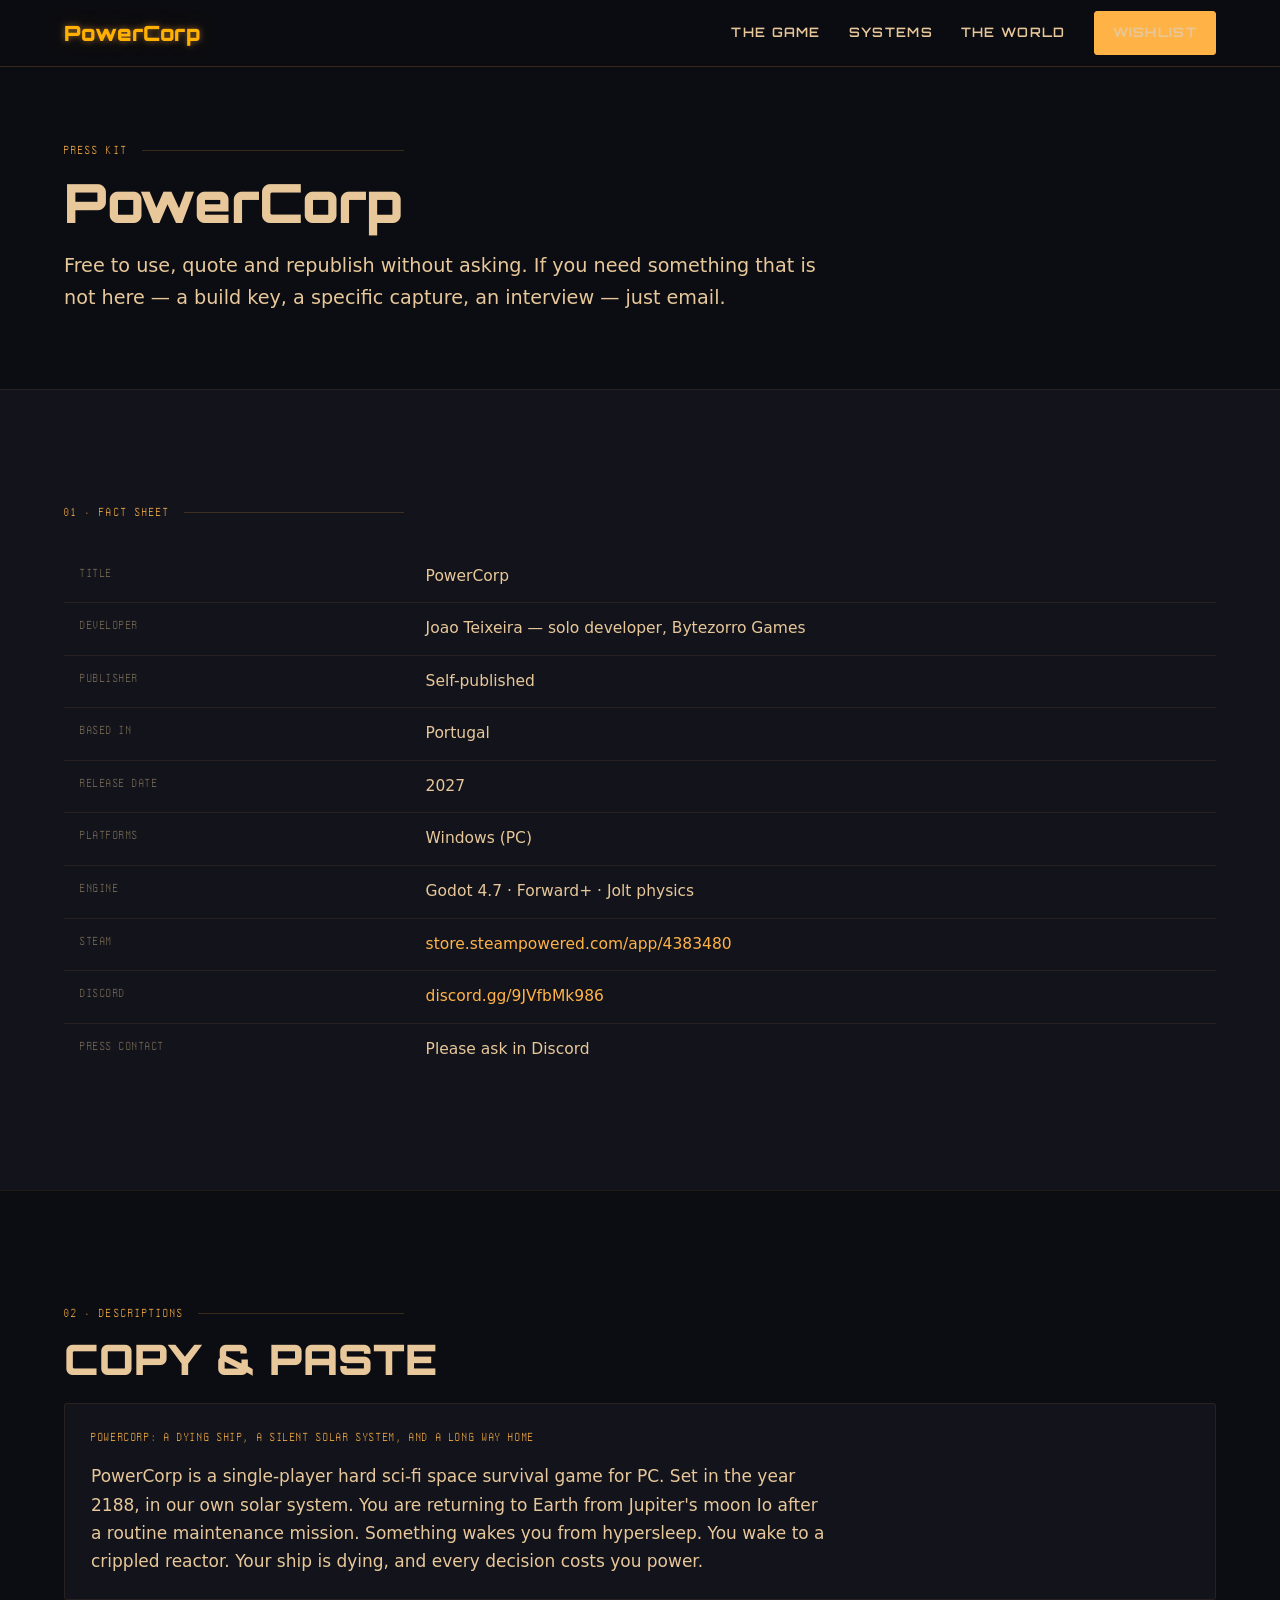
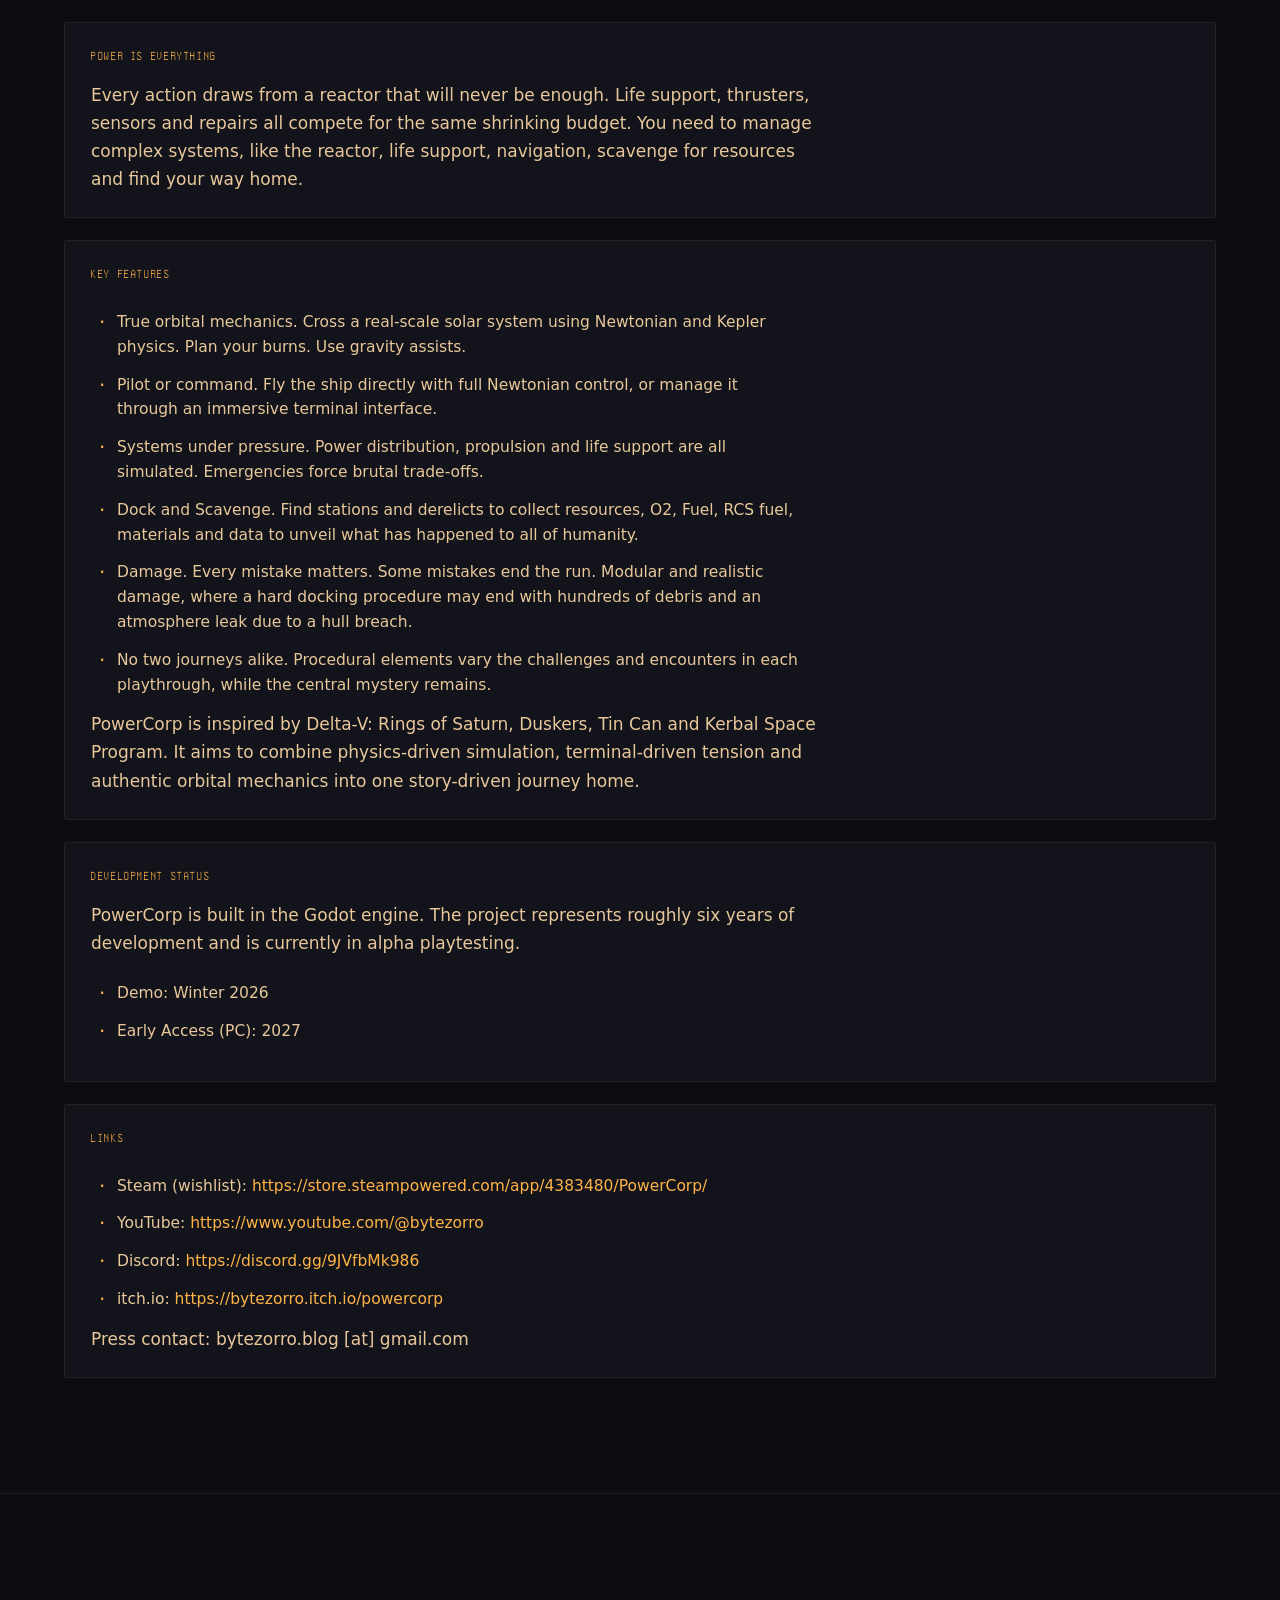
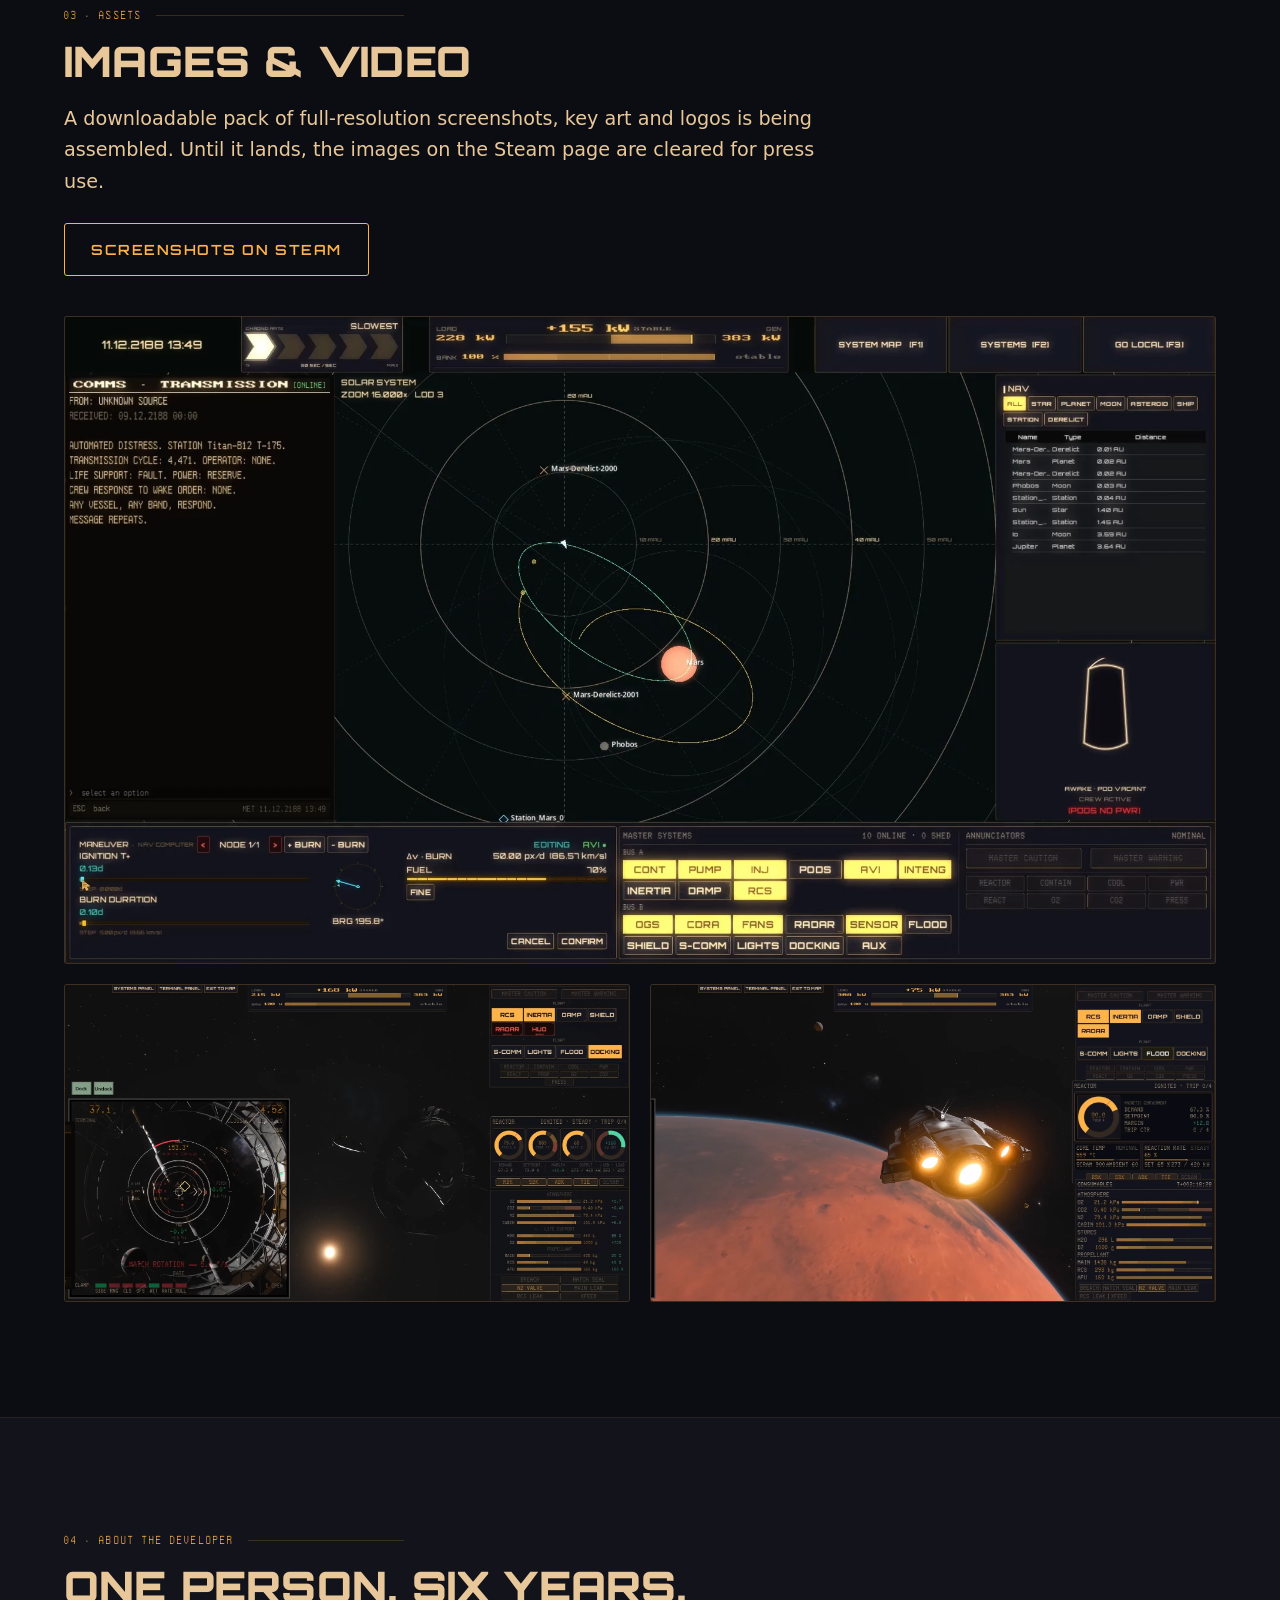
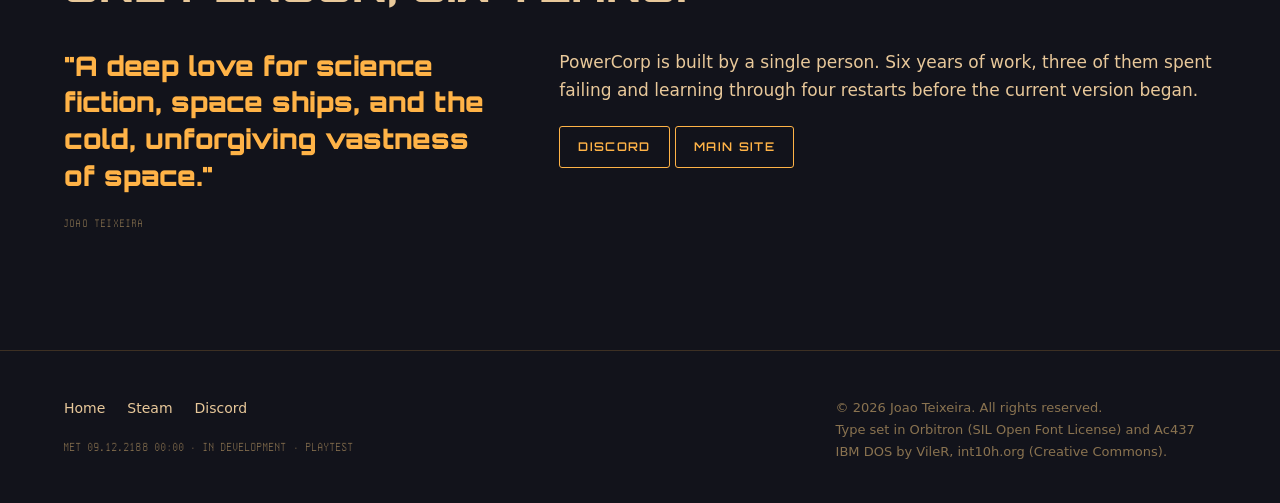
==== press/index.html @ 68e79036 "Update Update to full website" ====
<!doctype html>
<!-- ===========================================================================
     GENERATED FILE — do not edit this file, your changes will be overwritten.
       words   ->  content/press.md
       layout  ->  templates/press.html
       rebuild ->  double-click build.bat
     =========================================================================== -->
<html lang="en">
<head>
<meta charset="utf-8">
<meta name="viewport" content="width=device-width, initial-scale=1">

<title>Press Kit — PowerCorp</title>
<meta name="description" content="Fact sheet, descriptions, features, assets and contact for PowerCorp.">

<meta property="og:type" content="website">
<meta property="og:title" content="Press Kit — PowerCorp">
<meta property="og:description" content="Fact sheet, descriptions, features, assets and contact for PowerCorp.">
<meta property="og:image" content="../assets/img/og-image.png">
<meta name="twitter:card" content="summary_large_image">
<meta name="theme-color" content="#0C0D12">

<link rel="icon" type="image/png" href="../favicon.png">
<link rel="apple-touch-icon" href="../apple-touch-icon.png">
<link rel="stylesheet" href="../assets/css/site.css">
</head>
<body>

<a class="skip-link" href="#main">Skip to content</a>

<header class="site-header">
  <div class="wrap">
    <a class="wordmark" href="../index.html">PowerCorp</a>
    <nav class="site-nav" aria-label="Primary">
      <a href="../index.html#loop">The Game</a>
      <a href="../index.html#systems">Systems</a>
      <a href="../index.html#world">The World</a>
      <a class="btn btn--primary btn--sm" href="https://store.steampowered.com/app/4383480/PowerCorp/" target="_blank" rel="noopener">Wishlist</a>
    </nav>
  </div>
</header>

<main id="main">

  <section class="section section--tight">
    <div class="wrap">
      <p class="eyebrow">Press kit</p>
      <h1 class="display" style="font-size:clamp(30px,4.4vw,54px);">PowerCorp</h1>
      <div class="lead" style="margin-top:20px;">      <p>Free to use, quote and republish without asking. If you need something that is not here — a build key, a specific capture, an interview — just email.</p></div>
    </div>
  </section>

  <section class="section section--panel">
    <div class="wrap">
      <p class="eyebrow">01 · Fact sheet</p>
      <table class="factsheet">
        <tbody>
          <tr><th>Title</th><td>PowerCorp</td></tr>
          <tr><th>Developer</th><td>Joao Teixeira — solo developer, Bytezorro Games</td></tr>
          <tr><th>Publisher</th><td>Self-published</td></tr>
          <tr><th>Based in</th><td>Portugal</td></tr>
          <tr><th>Release date</th><td>2027</td></tr>
          <tr><th>Platforms</th><td>Windows (PC)</td></tr>
          <tr><th>Engine</th><td>Godot 4.7 · Forward+ · Jolt physics</td></tr>
          <tr><th>Steam</th><td><a href="https://store.steampowered.com/app/4383480/PowerCorp/" target="_blank" rel="noopener">store.steampowered.com/app/4383480</a></td></tr>
          <tr><th>Discord</th><td><a href="https://discord.gg/9JVfbMk986" target="_blank" rel="noopener">discord.gg/9JVfbMk986</a></td></tr>
          <tr><th>Press contact</th><td>Please ask in Discord</td></tr>
        </tbody>
      </table>
    </div>
  </section>

  <section class="section">
    <div class="wrap">
      <p class="eyebrow">02 · Descriptions</p>
      <h2 class="display">Copy &amp; paste</h2>
      <div class="lead" style="margin-top:20px;"></div>
      <div class="copyblock">
        <h3>PowerCorp: A Dying Ship, a Silent Solar System, and a Long Way Home</h3>
                <p>PowerCorp is a single-player hard sci-fi space survival game for PC. Set in the year 2188, in our own solar system. You are returning to Earth from Jupiter's moon Io after a routine maintenance mission. Something wakes you from hypersleep. You wake to a crippled reactor. Your ship is dying, and every decision costs you power.</p>
      </div>
      <div class="copyblock">
        <h3>Power Is Everything</h3>
                <p>Every action draws from a reactor that will never be enough. Life support, thrusters, sensors and repairs all compete for the same shrinking budget. You need to manage complex systems, like the reactor, life support, navigation, scavenge for resources and find your way home.</p>
      </div>
      <div class="copyblock">
        <h3>Key Features</h3>
                <ul class="bullets">
          <li>True orbital mechanics. Cross a real-scale solar system using Newtonian and Kepler physics. Plan your burns. Use gravity assists.</li>
          <li>Pilot or command. Fly the ship directly with full Newtonian control, or manage it through an immersive terminal interface.</li>
          <li>Systems under pressure. Power distribution, propulsion and life support are all simulated. Emergencies force brutal trade-offs.</li>
          <li>Dock and Scavenge. Find stations and derelicts to collect resources, O2, Fuel, RCS fuel, materials and data to unveil what has happened to all of humanity.</li>
          <li>Damage. Every mistake matters. Some mistakes end the run. Modular and realistic damage, where a hard docking procedure may end with hundreds of debris and an atmosphere leak due to a hull breach.</li>
          <li>No two journeys alike. Procedural elements vary the challenges and encounters in each playthrough, while the central mystery remains.</li>
        </ul>
        <p>PowerCorp is inspired by Delta-V: Rings of Saturn, Duskers, Tin Can and Kerbal Space Program. It aims to combine physics-driven simulation, terminal-driven tension and authentic orbital mechanics into one story-driven journey home.</p>
      </div>
      <div class="copyblock">
        <h3>Development Status</h3>
                <p>PowerCorp is built in the Godot engine. The project represents roughly six years of development and is currently in alpha playtesting.</p>
        <ul class="bullets">
          <li>Demo: Winter 2026</li>
          <li>Early Access (PC): 2027</li>
        </ul>
      </div>
      <div class="copyblock">
        <h3>Links</h3>
                <ul class="bullets">
          <li>Steam (wishlist): <a href="https://store.steampowered.com/app/4383480/PowerCorp/" target="_blank" rel="noopener">https://store.steampowered.com/app/4383480/PowerCorp/</a></li>
          <li>YouTube: <a href="https://www.youtube.com/@bytezorro" target="_blank" rel="noopener">https://www.youtube.com/@bytezorro</a></li>
          <li>Discord: <a href="https://discord.gg/9JVfbMk986" target="_blank" rel="noopener">https://discord.gg/9JVfbMk986</a></li>
          <li>itch.io: <a href="https://bytezorro.itch.io/powercorp" target="_blank" rel="noopener">https://bytezorro.itch.io/powercorp</a></li>
        </ul>
        <p>Press contact: bytezorro.blog [at] gmail.com</p>
      </div>
    </div>
  </section>



  <section class="section">
    <div class="wrap">
      <p class="eyebrow">03 · Assets</p>
      <h2 class="display">Images &amp; video</h2>
      <div class="lead" style="margin-top:20px;">      <p>A downloadable pack of full-resolution screenshots, key art and logos is being assembled. Until it lands, the images on the Steam page are cleared for press use.</p></div>

      <p style="margin-top:26px;">
        <a class="btn btn--ghost" href="https://store.steampowered.com/app/4383480/PowerCorp/" target="_blank" rel="noopener">Screenshots on Steam</a>
      </p>

      <div class="media-grid">
        <div class="frame frame--16x9">
          <img src="../assets/img/screenshot-02.webp" alt="The 2D solar navigation map alongside the ship systems console">
        </div>
        <div class="frame frame--16x9">
          <img src="../assets/img/screenshot-03.webp" alt="Close-quarters docking approach in the 3D bubble">
        </div>
        <div class="frame frame--16x9">
          <img src="../assets/img/screenshot-01.webp" alt="The MORSS Mk III under way near Mars">
        </div>
      </div>
    </div>
  </section>

  <section class="section section--panel">
    <div class="wrap">
      <p class="eyebrow">04 · About the developer</p>
      <h2 class="display">One person, six years.</h2>

      <div class="dev-grid">
        <div>
          <p class="pullquote">&quot;A deep love for science fiction, space ships, and the cold, unforgiving vastness of space.&quot;</p>
          <p class="attrib">JOAO TEIXEIRA</p>
        </div>
        <div>
                <p>PowerCorp is built by a single person. Six years of work, three of them spent failing and learning through four restarts before the current version began.</p>
          <p style="margin-top:22px;">
            <a class="btn btn--ghost btn--sm" href="https://discord.gg/9JVfbMk986" target="_blank" rel="noopener">Discord</a>
            <a class="btn btn--ghost btn--sm" href="../index.html">Main site</a>
          </p>
        </div>
      </div>
    </div>
  </section>

</main>

<footer class="site-footer">
  <div class="wrap">
    <div>
      <p class="foot-links">
        <a href="../index.html">Home</a>
        <a href="https://store.steampowered.com/app/4383480/PowerCorp/" target="_blank" rel="noopener">Steam</a>
        <a href="https://discord.gg/9JVfbMk986" target="_blank" rel="noopener">Discord</a>
      </p>
      <p class="foot-legal" style="margin-top:16px;">
        <span class="met">MET 09.12.2188 00:00 · IN DEVELOPMENT · PLAYTEST</span>
      </p>
    </div>
    <div class="foot-legal">
      © 2026 Joao Teixeira. All rights reserved.<br>
      Type set in Orbitron (SIL Open Font License) and Ac437 IBM DOS by VileR, int10h.org (Creative Commons).
    </div>
  </div>
</footer>

</body>
</html>
---- assets/css/site.css ----
/* ============================================================================
   PowerCorp — site stylesheet
   ----------------------------------------------------------------------------
   Palette and type are lifted from the game, not invented:
     colours  -> assets/themes/console_theme.tres  (the default "powercorp" theme)
                 scenes/views/systems/panels/console_palette.gd  (semantic set)
     fonts    -> assets/fonts/Orbitron-*.ttf, Ac437_IBM_DOS_ISO9.ttf
   Direction is MISSION DOSSIER: the game's UI vocabulary used as ACCENT
   (hairlines, lamp chips, the middot separator, dashed null-states) over an
   editorial layout. Deliberately NOT a full-page CRT costume.
   ========================================================================== */

/* --- 1. Fonts -------------------------------------------------------------
   Self-hosted from the game's own assets. No CDN, no third-party request.
   TTF rather than woff2 because no conversion tooling exists on the build
   machine; each face is under 28 KB, so the cost is acceptable. */

@font-face {
  font-family: 'Orbitron Display';
  src: url('../fonts/Orbitron-Black.ttf') format('truetype');
  font-weight: 900;
  font-display: swap;
}
@font-face {
  font-family: 'Orbitron Chrome';
  src: url('../fonts/Orbitron-SemiBold.ttf') format('truetype');
  font-weight: 600;
  font-display: swap;
}
@font-face {
  font-family: 'PC DOS';
  src: url('../fonts/Ac437_IBM_DOS_ISO9.ttf') format('truetype');
  font-weight: 400;
  font-display: swap;
}

/* --- 2. Tokens ---------------------------------------------------------- */

:root {
  /* ground */
  --bg-deep:    #0C0D12;
  --bg-panel:   #12131B;
  --bg-bar:     #1B1A1C;
  --bg-raised:  #16171F;

  /* ink */
  --text:       #E8C89A;
  --text-dim:   #8A7350;   /* ~3.5:1 on ground — LARGE TEXT / DECORATION ONLY */
  --label:      #7C6E58;

  /* signal — these are the game's fixed semantic colours */
  --accent:     #FFB347;
  --accent-hi:  #FFD18A;
  --accent-menu:#FFB000;
  --ok:         #4FD6A0;
  --warn:       #FF5A4D;
  --caution:    #FFD21F;

  /* structure */
  --rule:       rgba(255, 179, 71, 0.18);
  --rule-soft:  rgba(255, 179, 71, 0.09);
  --radius:     3px;

  /* type */
  --font-display: 'Orbitron Display', 'Orbitron', sans-serif;
  --font-chrome:  'Orbitron Chrome', 'Orbitron', sans-serif;
  --font-term:    'PC DOS', ui-monospace, 'Cascadia Mono', Consolas, monospace;
  --font-body:    'Segoe UI Variable Text', 'Segoe UI', system-ui, -apple-system,
                  'Helvetica Neue', Arial, sans-serif;

  /* rhythm */
  --gutter:     24px;
  --measure:    1200px;
  --section-y:  clamp(72px, 9vw, 132px);
}

/* --- 3. Reset ----------------------------------------------------------- */

*, *::before, *::after { box-sizing: border-box; }

html {
  scroll-behavior: smooth;
  /* The header is sticky, so an anchor jump would otherwise park the heading
     underneath it. Keep this a little taller than the header's own height. */
  scroll-padding-top: 84px;
}

body {
  margin: 0;
  background: var(--bg-deep);
  color: var(--text);
  font-family: var(--font-body);
  font-size: 17px;
  line-height: 1.65;
  -webkit-font-smoothing: antialiased;
  text-rendering: optimizeLegibility;
  /* A long unbroken string - a pasted URL in the press kit is the usual one -
     would otherwise push the whole page sideways on a phone. break-word only
     breaks a word that genuinely does not fit, so normal prose is untouched. */
  overflow-wrap: break-word;
}

img { max-width: 100%; display: block; }

a { color: var(--accent); text-decoration: none; }
a:hover { color: var(--accent-hi); }

:focus-visible {
  outline: 2px solid var(--accent);
  outline-offset: 3px;
}

@media (prefers-reduced-motion: reduce) {
  html { scroll-behavior: auto; }
  *, *::before, *::after {
    animation-duration: 0.001ms !important;
    animation-iteration-count: 1 !important;
    transition-duration: 0.001ms !important;
  }
}

.skip-link {
  position: absolute;
  left: -9999px;
  top: 0;
  background: var(--accent);
  color: #12131B;
  padding: 10px 18px;
  font-family: var(--font-chrome);
  z-index: 100;
}
.skip-link:focus { left: 8px; top: 8px; }

/* --- 4. Layout primitives ----------------------------------------------- */

.wrap {
  width: 100%;
  max-width: var(--measure);
  margin-inline: auto;
  padding-inline: var(--gutter);
}

.section { padding-block: var(--section-y); }
.section--tight { padding-block: clamp(48px, 6vw, 84px); }
.section--panel { background: var(--bg-panel); }
.section + .section { border-top: 1px solid var(--rule-soft); }

/* --- 5. Type ------------------------------------------------------------ */

h1, h2, h3 { margin: 0; font-weight: 900; }

.display {
  font-family: var(--font-display);
  line-height: 1.03;
  letter-spacing: -0.005em;
  color: var(--text);
}

/* Capped at 58px, not 68px, for one measured reason: at 68px this headline ran to
   six lines and pushed the wishlist button 26px below the fold on a 1440x900
   laptop. The primary call to action has to be reachable without scrolling. */
h1.display { font-size: clamp(34px, 5.6vw, 58px); }
h2.display {
  font-size: clamp(26px, 3.3vw, 42px);
  text-transform: uppercase;
  letter-spacing: 0.005em;
}

.lead {
  font-size: clamp(17px, 1.5vw, 20px);
  line-height: 1.62;
  color: var(--text);
  max-width: 62ch;
}

p { margin: 0 0 1.1em; max-width: 68ch; }
p:last-child { margin-bottom: 0; }

/* The eyebrow: mono, tracked out, the game's own label register. */
.eyebrow {
  font-family: var(--font-term);
  font-size: 13px;
  line-height: 1;
  letter-spacing: 0.16em;
  text-transform: uppercase;
  color: var(--accent);
  margin: 0 0 18px;
  display: flex;
  align-items: center;
  gap: 14px;
}
.eyebrow::after {
  content: '';
  flex: 1;
  height: 1px;
  background: var(--rule);
}
.eyebrow--plain::after { display: none; }

.dim { color: var(--text-dim); }

/* Dashed null-state — the game never prints a fake zero for an unknown. */
.null {
  font-family: var(--font-term);
  color: var(--text-dim);
  letter-spacing: 0.08em;
}

/* --- 6. Header ---------------------------------------------------------- */

.site-header {
  position: sticky;
  top: 0;
  z-index: 40;
  background: rgba(12, 13, 18, 0.92);
  backdrop-filter: blur(8px);
  border-bottom: 1px solid var(--rule);
}

.site-header .wrap {
  display: flex;
  align-items: center;
  justify-content: space-between;
  gap: 24px;
  min-height: 66px;
}

.wordmark {
  font-family: var(--font-display);
  font-size: 21px;
  letter-spacing: 0.01em;
  color: var(--accent-menu);
  /* Two radii, not one — the hud_bloom.gdshader signature: a tight core plus a
     long faint tail reads as projected light rather than a blurred copy. */
  text-shadow: 0 0 6px rgba(255, 179, 71, 0.5),
               0 0 26px rgba(255, 179, 71, 0.18);
  white-space: nowrap;
}
.wordmark:hover { color: var(--accent-menu); }

.site-nav {
  display: flex;
  align-items: center;
  gap: 28px;
}
.site-nav a {
  font-family: var(--font-chrome);
  font-size: 13px;
  letter-spacing: 0.1em;
  text-transform: uppercase;
  color: var(--text);
}
.site-nav a:hover { color: var(--accent); }

/* --- 7. Buttons --------------------------------------------------------- */

.btn {
  display: inline-flex;
  align-items: center;
  gap: 10px;
  font-family: var(--font-chrome);
  font-size: 14px;
  letter-spacing: 0.11em;
  text-transform: uppercase;
  padding: 14px 26px;
  border-radius: var(--radius);
  border: 1px solid var(--accent);
  transition: background-color 140ms ease, color 140ms ease, box-shadow 140ms ease;
  white-space: nowrap;
}

.btn--primary {
  background: var(--accent);
  color: #12131B;
  box-shadow: 0 0 0 rgba(255, 179, 71, 0);
}
.btn--primary:hover {
  background: var(--accent-hi);
  color: #12131B;
  box-shadow: 0 0 22px rgba(255, 179, 71, 0.28);
}

.btn--ghost { background: transparent; color: var(--accent); }
.btn--ghost:hover { background: rgba(255, 179, 71, 0.1); color: var(--accent-hi); }

.btn--sm { padding: 10px 18px; font-size: 12px; }

/* --- 8. Hero ------------------------------------------------------------ */

.hero { padding-block: clamp(40px, 5vw, 68px) clamp(64px, 8vw, 116px); }

.hero__grid {
  display: grid;
  /* Text column deliberately wider than the art: it buys the headline a line. */
  grid-template-columns: minmax(0, 1.15fr) minmax(0, 0.85fr);
  gap: clamp(36px, 5vw, 72px);
  align-items: center;
}

.hero__stamp {
  font-family: var(--font-term);
  font-size: 13px;
  letter-spacing: 0.14em;
  color: var(--accent);
  margin-bottom: 22px;
}

.hero h1 { margin-bottom: 18px; }
.hero h1 .quiet { display: block; color: var(--accent); }

.hero__cta {
  display: flex;
  flex-wrap: wrap;
  gap: 14px;
  margin-top: 28px;
}

.hero__meta {
  margin-top: 26px;
  font-family: var(--font-term);
  font-size: 13px;
  letter-spacing: 0.1em;
  color: var(--text-dim);
}

/* --- 9. Placeholder + media frames -------------------------------------- */
/* Deliberately, visibly marked. A placeholder that pretends to be finished art
   is worse than an empty box, because nobody remembers to replace it. */

.frame {
  position: relative;
  border: 1px solid var(--rule);
  border-radius: var(--radius);
  background: var(--bg-panel);
  overflow: hidden;
}
.frame img { width: 100%; height: 100%; object-fit: cover; }

.frame--16x9 { aspect-ratio: 16 / 9; }
.frame--4x5  { aspect-ratio: 4 / 5; }

.frame__tag {
  position: absolute;
  left: 10px;
  bottom: 10px;
  font-family: var(--font-term);
  font-size: 11px;
  letter-spacing: 0.12em;
  color: var(--accent);
  background: rgba(12, 13, 18, 0.82);
  border: 1px solid var(--rule);
  padding: 4px 8px;
  pointer-events: none;
}

.media-grid {
  display: grid;
  grid-template-columns: repeat(2, minmax(0, 1fr));
  gap: 20px;
  margin-top: 40px;
}
.media-grid > :first-child { grid-column: 1 / -1; }

/* --- 10. Lamp chips + system cards -------------------------------------- */
/* The annunciator vocabulary: a short code in a bordered box. */

.lamp {
  display: inline-block;
  font-family: var(--font-term);
  font-size: 12px;
  line-height: 1;
  letter-spacing: 0.13em;
  padding: 6px 9px 5px;
  border: 1px solid var(--rule);
  border-radius: 2px;
  color: var(--accent);
  background: rgba(255, 179, 71, 0.05);
}
.lamp--warn { color: var(--warn); border-color: rgba(255, 90, 77, 0.4); background: rgba(255, 90, 77, 0.06); }
.lamp--ok   { color: var(--ok);   border-color: rgba(79, 214, 160, 0.35); background: rgba(79, 214, 160, 0.05); }

.cards {
  display: grid;
  grid-template-columns: repeat(2, minmax(0, 1fr));
  gap: 1px;
  margin-top: 44px;
  background: var(--rule-soft);
  border: 1px solid var(--rule-soft);
}

.card {
  background: var(--bg-deep);
  padding: 30px clamp(22px, 2.4vw, 34px) 32px;
}
.section--panel .card { background: var(--bg-panel); }

.card h3 {
  font-family: var(--font-chrome);
  font-size: 16px;
  font-weight: 600;
  letter-spacing: 0.06em;
  text-transform: uppercase;
  color: var(--text);
  margin: 16px 0 12px;
  line-height: 1.35;
}
.card p { font-size: 15.5px; line-height: 1.62; color: var(--text); opacity: 0.9; }

/* --- 11. Loop steps ----------------------------------------------------- */

.steps {
  display: grid;
  grid-template-columns: repeat(4, minmax(0, 1fr));
  gap: 28px;
  margin-top: 46px;
  counter-reset: step;
}

.step { position: relative; padding-top: 22px; border-top: 1px solid var(--rule); }
.step::before {
  counter-increment: step;
  content: '0' counter(step);
  display: block;
  font-family: var(--font-term);
  font-size: 13px;
  letter-spacing: 0.14em;
  color: var(--accent);
  margin-bottom: 14px;
}
.step h3 {
  font-family: var(--font-chrome);
  font-size: 15px;
  font-weight: 600;
  letter-spacing: 0.07em;
  text-transform: uppercase;
  margin-bottom: 11px;
  line-height: 1.35;
}
.step p { font-size: 15px; line-height: 1.6; opacity: 0.9; }

/* --- 12. Terminal block ------------------------------------------------- */
/* Mirrors the game's actual terminal chrome: header bar, 2px amber rule, body,
   1px footer rule at 60%, footer bar with the MET clock. */

.term {
  border: 1px solid var(--rule);
  border-radius: var(--radius);
  background: var(--bg-panel);
  overflow: hidden;
}

.term__head {
  display: flex;
  align-items: baseline;
  justify-content: space-between;
  gap: 16px;
  padding: 12px 16px 10px;
  font-family: var(--font-term);
  font-size: 13px;
  letter-spacing: 0.1em;
  color: var(--accent-hi);
}
.term__head .status { color: var(--ok); }
.term__rule { height: 2px; background: #F2A633; }

.term__body {
  padding: 20px 18px;
  font-family: var(--font-term);
  font-size: 14.5px;
  line-height: 1.72;
  color: var(--text);
  white-space: pre-wrap;
  overflow-x: auto;
}

.term__foot {
  border-top: 1px solid rgba(242, 166, 51, 0.6);
  padding: 9px 16px;
  font-family: var(--font-term);
  font-size: 12px;
  letter-spacing: 0.1em;
  color: var(--text-dim);
  display: flex;
  justify-content: space-between;
  gap: 16px;
}

.quote-grid {
  display: grid;
  grid-template-columns: repeat(2, minmax(0, 1fr));
  gap: 24px;
  margin-top: 42px;
}

.attrib {
  margin-top: 12px;
  font-family: var(--font-term);
  font-size: 12px;
  letter-spacing: 0.1em;
  color: var(--text-dim);
}

/* --- 13. Lore ticker ---------------------------------------------------- */

.ticker {
  margin-top: 48px;
  border-top: 1px solid var(--rule);
  border-bottom: 1px solid var(--rule);
  padding: 26px 0;
  text-align: center;
}
.ticker__line {
  font-family: var(--font-display);
  font-size: clamp(17px, 2.1vw, 25px);
  line-height: 1.35;
  color: var(--accent);
  min-height: 1.35em;
  transition: opacity 420ms ease;
}
.ticker__label {
  font-family: var(--font-term);
  font-size: 11px;
  letter-spacing: 0.18em;
  color: var(--label);
  margin-bottom: 14px;
}

/* --- 14. Developer section ---------------------------------------------- */

.dev-grid {
  display: grid;
  grid-template-columns: minmax(0, 0.8fr) minmax(0, 1.2fr);
  gap: clamp(32px, 4.5vw, 64px);
  align-items: start;
  margin-top: 40px;
}
.pullquote {
  font-family: var(--font-display);
  font-size: clamp(19px, 2.2vw, 27px);
  line-height: 1.36;
  color: var(--accent);
  margin: 0 0 20px;
  max-width: 22ch;
}

/* --- 15. Final CTA ------------------------------------------------------ */

.cta { text-align: center; }
.cta h2 { margin-bottom: 20px; }
.cta .lead { margin-inline: auto; }
.cta__row {
  display: flex;
  flex-wrap: wrap;
  gap: 14px;
  justify-content: center;
  margin-top: 34px;
}

/* --- 16. Footer --------------------------------------------------------- */

.site-footer {
  border-top: 1px solid var(--rule);
  background: var(--bg-panel);
  padding-block: 46px 40px;
  font-size: 14px;
}
.site-footer .wrap {
  display: flex;
  flex-wrap: wrap;
  gap: 32px;
  justify-content: space-between;
}
.site-footer a { color: var(--text); }
.site-footer a:hover { color: var(--accent); }
.foot-links { display: flex; flex-wrap: wrap; gap: 22px; }
.foot-legal { color: var(--text-dim); font-size: 13px; line-height: 1.7; max-width: 46ch; }
.foot-legal .met { font-family: var(--font-term); letter-spacing: 0.08em; }

/* --- 17. Press page ----------------------------------------------------- */

.factsheet {
  width: 100%;
  border-collapse: collapse;
  margin-top: 32px;
  font-size: 15.5px;
}
.factsheet th, .factsheet td {
  text-align: left;
  padding: 13px 16px;
  border-bottom: 1px solid var(--rule-soft);
  vertical-align: top;
}
.factsheet th {
  font-family: var(--font-term);
  font-weight: 400;
  font-size: 12.5px;
  letter-spacing: 0.12em;
  text-transform: uppercase;
  color: var(--label);
  width: 30%;
  white-space: nowrap;
}
.factsheet tr:last-child th, .factsheet tr:last-child td { border-bottom: 0; }

.copyblock {
  border: 1px solid var(--rule-soft);
  border-radius: var(--radius);
  background: var(--bg-panel);
  padding: 24px 26px;
  margin-top: 22px;
}
.copyblock h3 {
  font-family: var(--font-term);
  font-size: 12.5px;
  font-weight: 400;
  letter-spacing: 0.13em;
  text-transform: uppercase;
  color: var(--accent);
  margin: 0 0 14px;
}

.bullets { margin: 24px 0 0; padding: 0; list-style: none; }
.bullets li {
  position: relative;
  padding-left: 26px;
  margin-bottom: 13px;
  max-width: 72ch;
  font-size: 15.5px;
  line-height: 1.6;
}
.bullets li::before {
  content: '·';
  position: absolute;
  left: 8px;
  color: var(--accent);
  font-size: 20px;
  line-height: 1.2;
}

/* --- 18. Responsive ----------------------------------------------------- */

@media (max-width: 1020px) {
  .steps { grid-template-columns: repeat(2, minmax(0, 1fr)); gap: 30px 26px; }
  .hero__grid { grid-template-columns: 1fr; gap: 40px; }
  .dev-grid { grid-template-columns: 1fr; gap: 28px; }
  .pullquote { max-width: none; }
}

@media (max-width: 760px) {
  body { font-size: 16px; }
  .cards { grid-template-columns: 1fr; }
  .quote-grid { grid-template-columns: 1fr; }
  .media-grid { grid-template-columns: 1fr; }
  .site-nav { gap: 18px; }
  .site-nav a:not(.btn) { display: none; }   /* keep the wishlist button visible */
  .factsheet th { width: auto; white-space: normal; display: block; border-bottom: 0; padding-bottom: 2px; }
  .factsheet td { display: block; padding-top: 2px; }
  .site-header .wrap { min-height: 58px; }
  .term__body { font-size: 13.5px; }
  /* The mission stamp is one unbroken thought — let it shrink rather than wrap. */
  .hero__stamp { font-size: 11.5px; letter-spacing: 0.1em; }
  html { scroll-padding-top: 74px; }
}

@media (max-width: 460px) {
  .steps { grid-template-columns: 1fr; }
  .hero__cta .btn, .cta__row .btn { width: 100%; justify-content: center; }
}
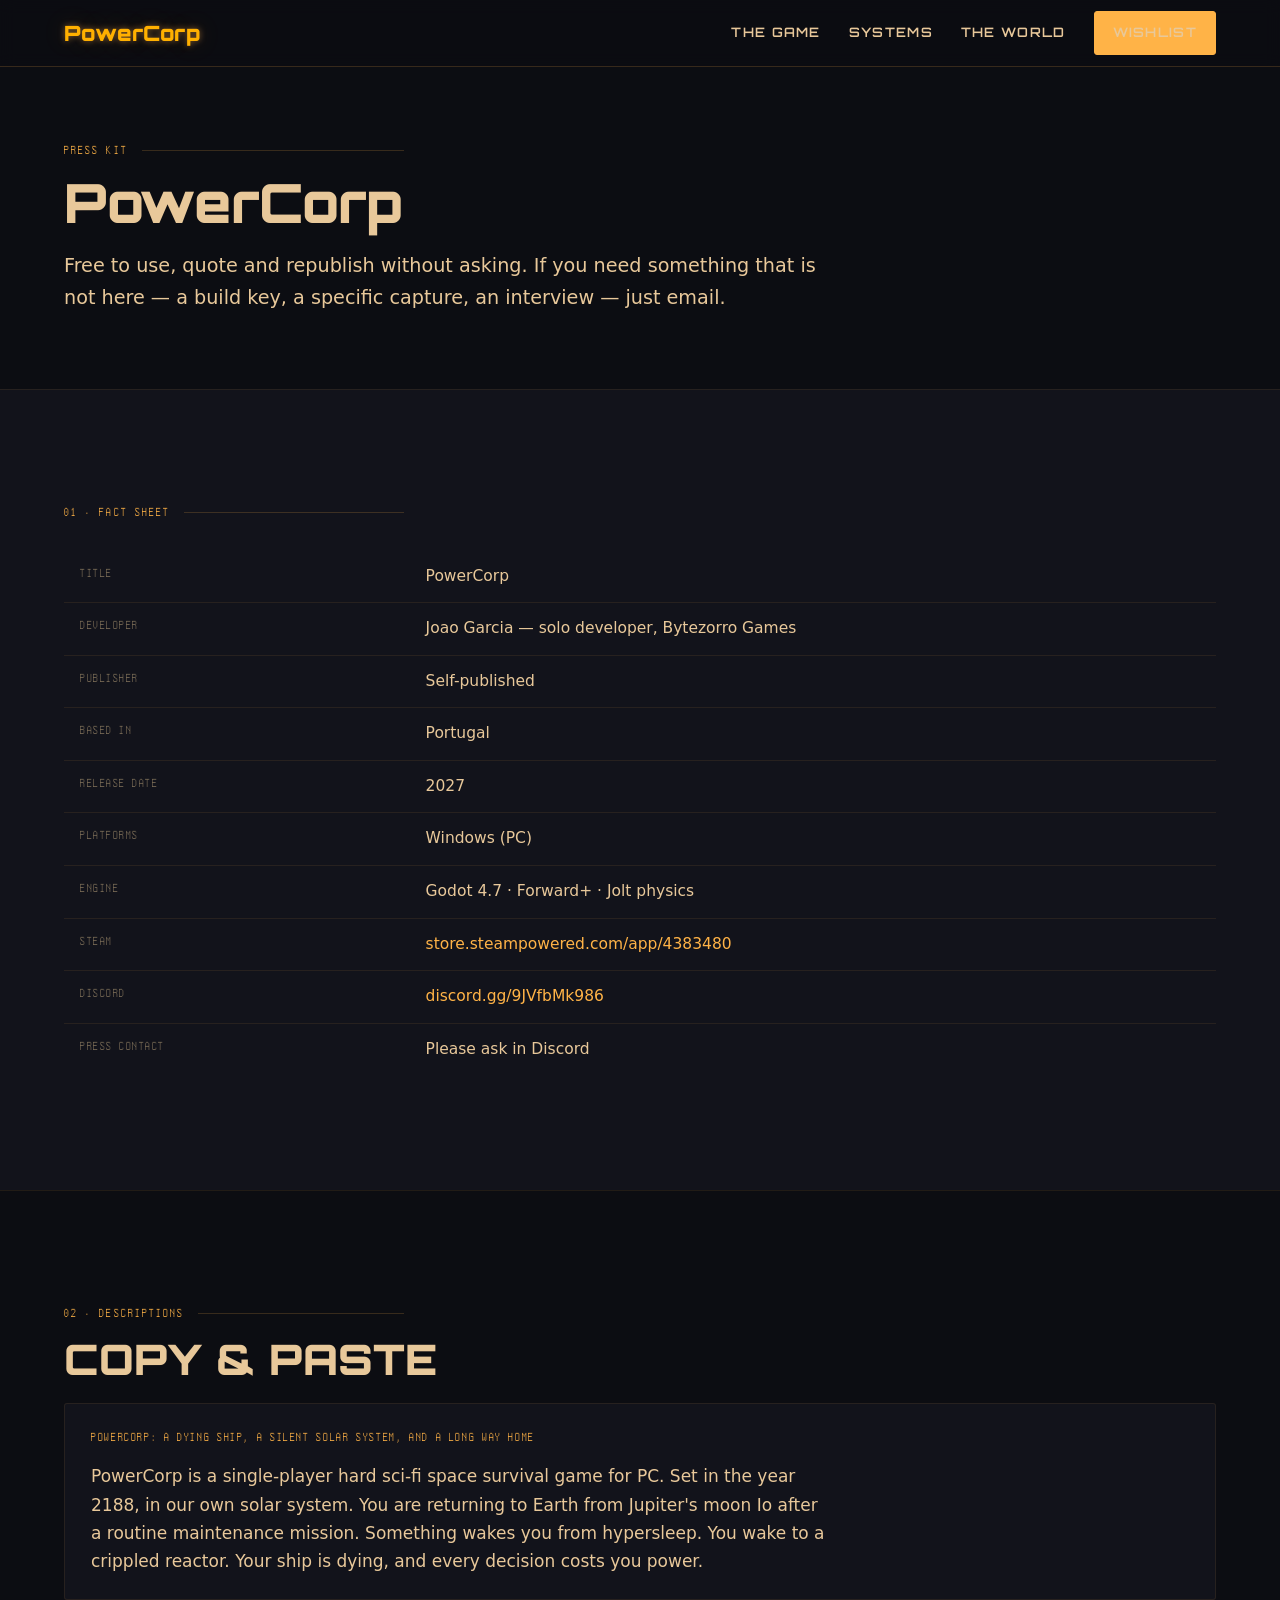
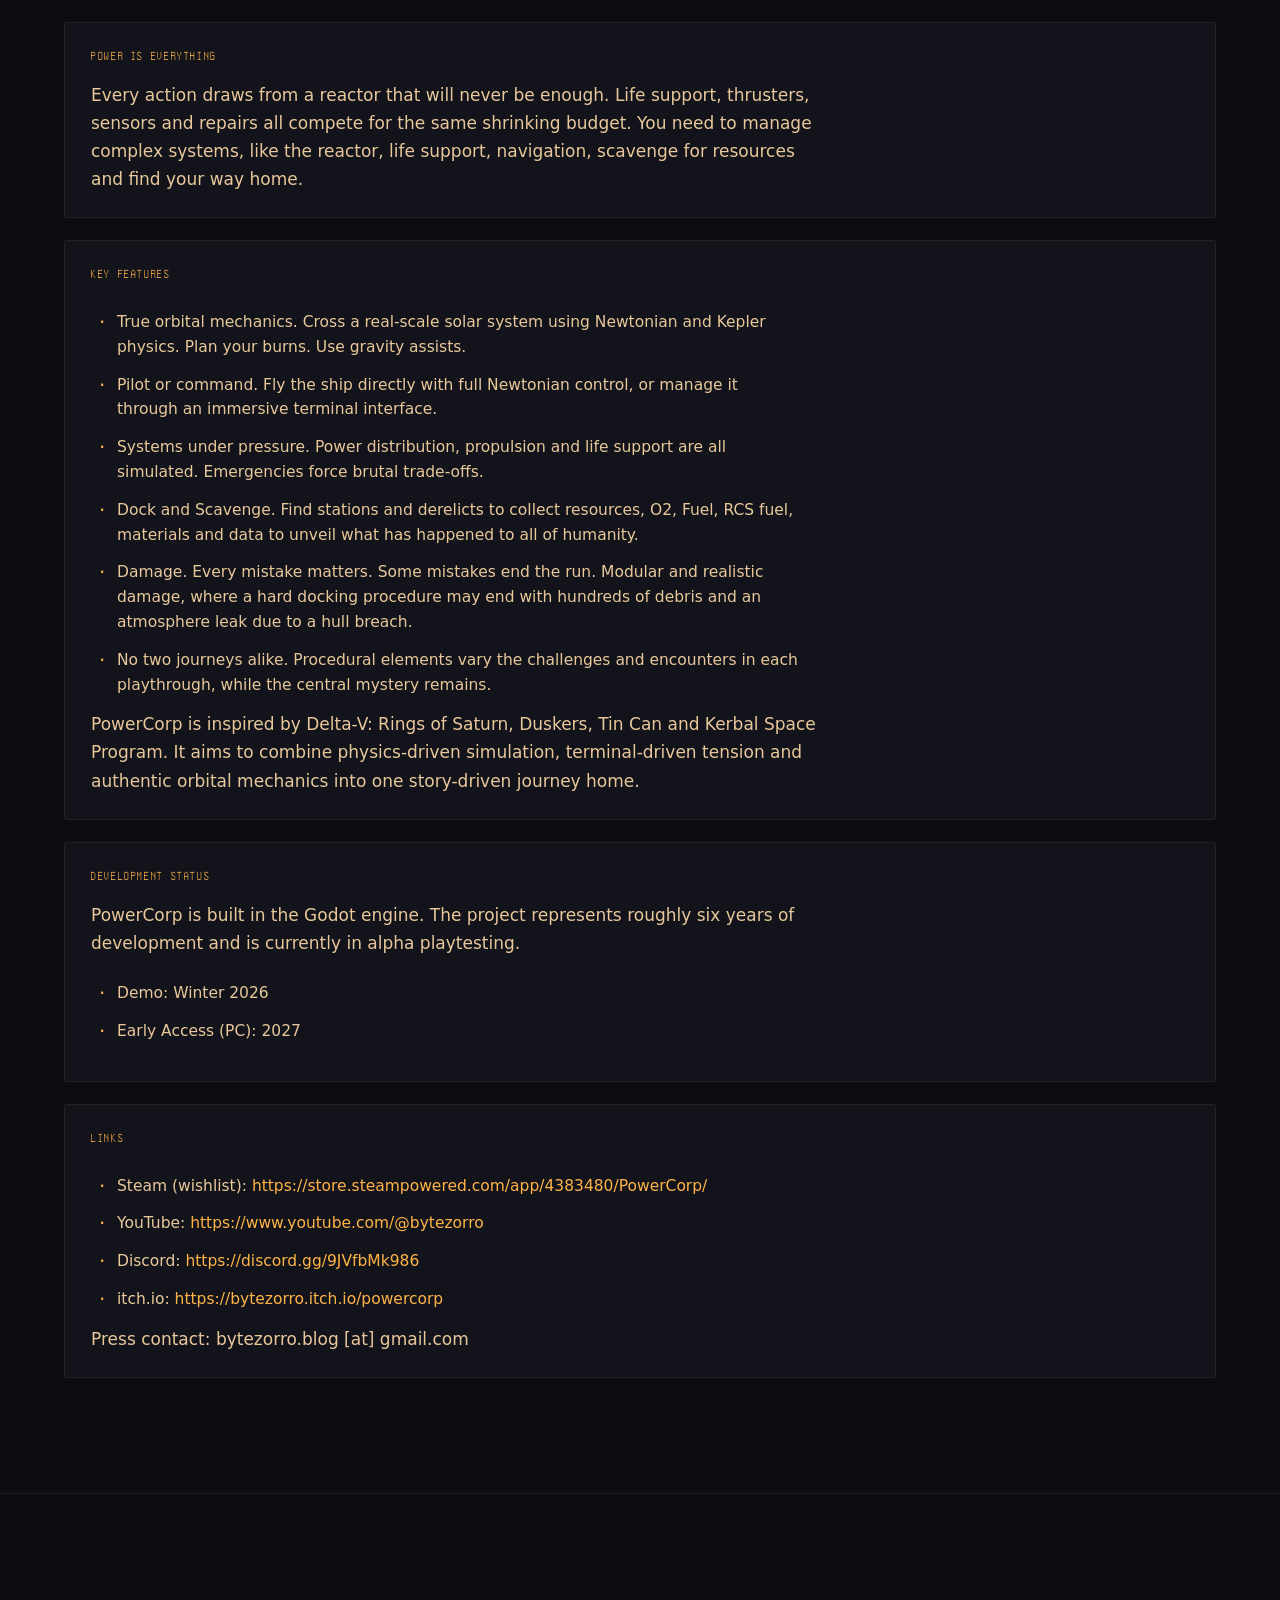
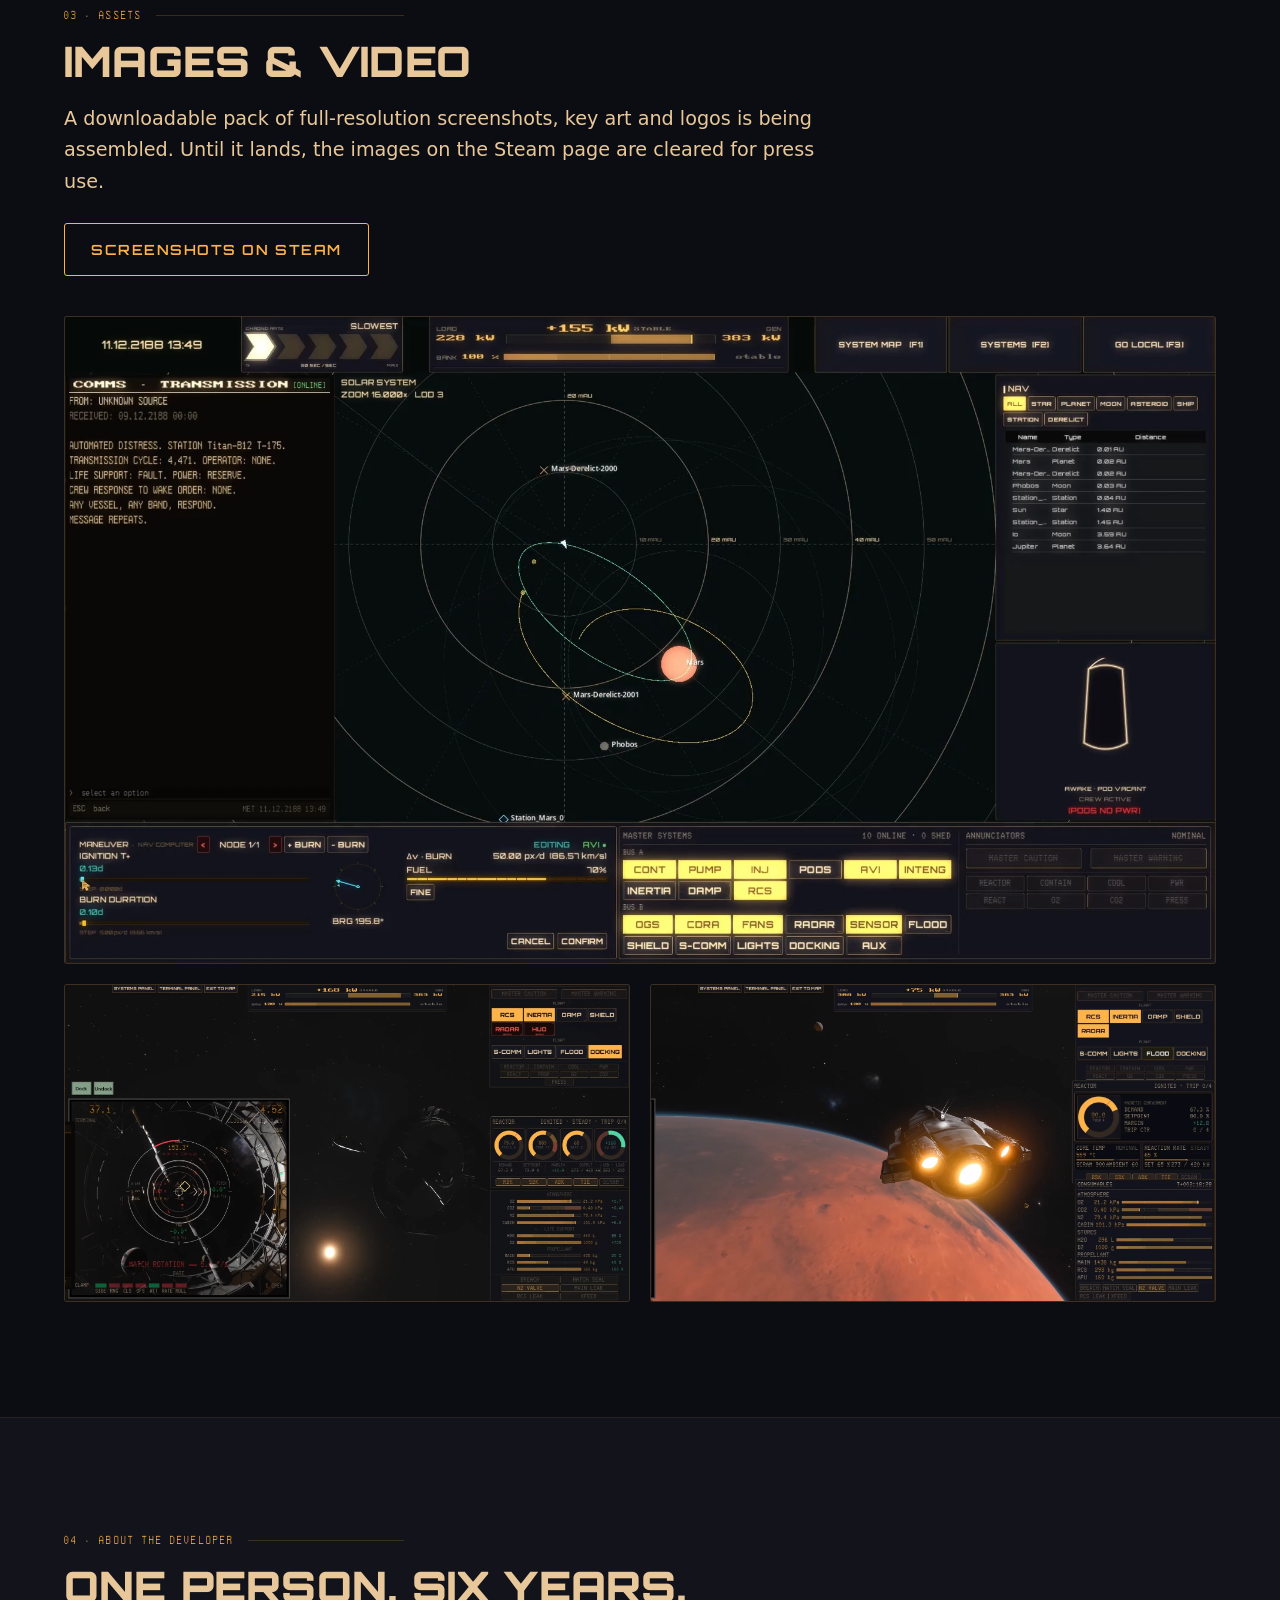
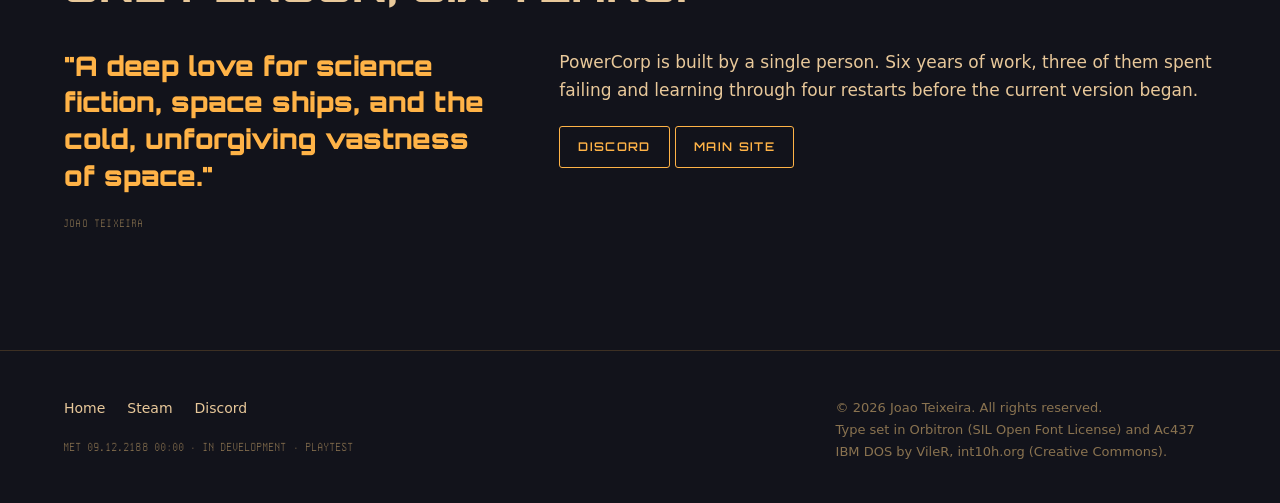
==== commit 5f66bf45: "update the name" ====
--- a/press/index.html
+++ b/press/index.html
@@ -56,7 +56,7 @@
       <table class="factsheet">
         <tbody>
           <tr><th>Title</th><td>PowerCorp</td></tr>
-          <tr><th>Developer</th><td>Joao Teixeira — solo developer, Bytezorro Games</td></tr>
+          <tr><th>Developer</th><td>Joao Garcia — solo developer, Bytezorro Games</td></tr>
           <tr><th>Publisher</th><td>Self-published</td></tr>
           <tr><th>Based in</th><td>Portugal</td></tr>
           <tr><th>Release date</th><td>2027</td></tr>
